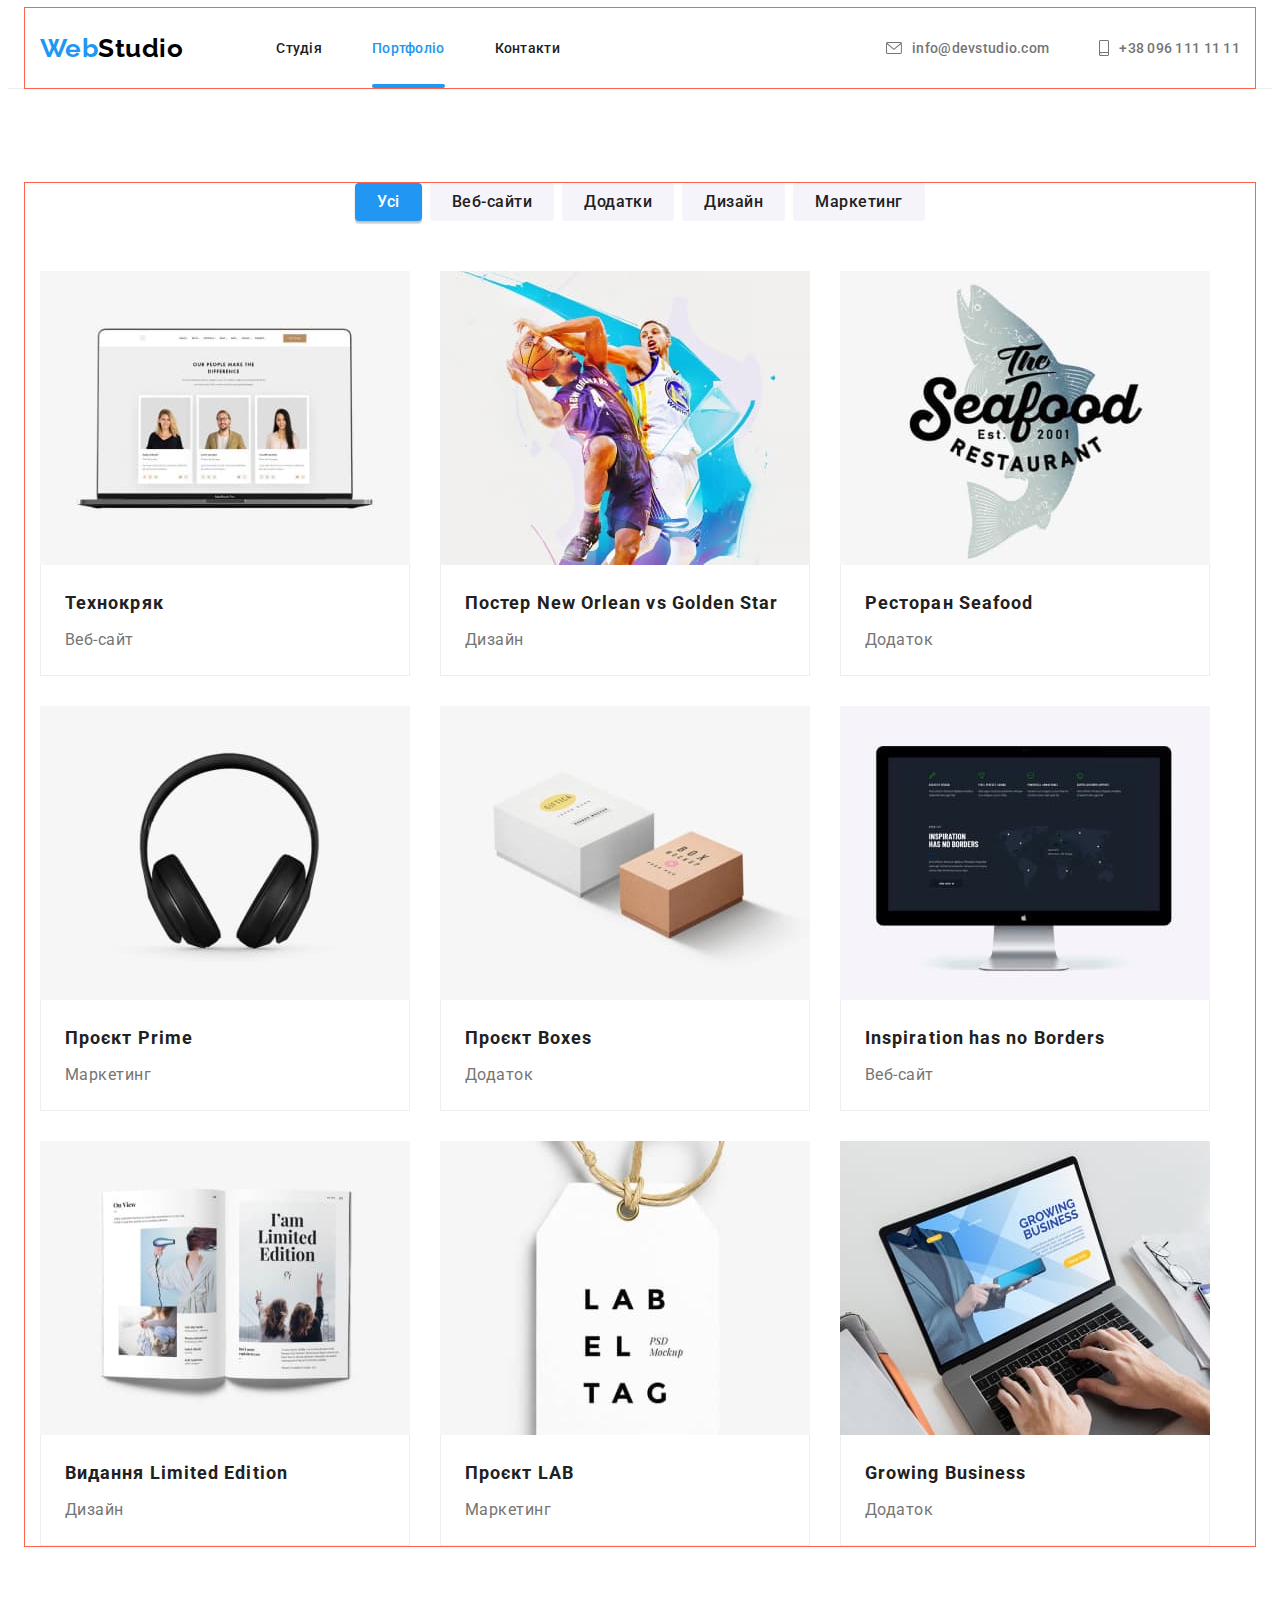
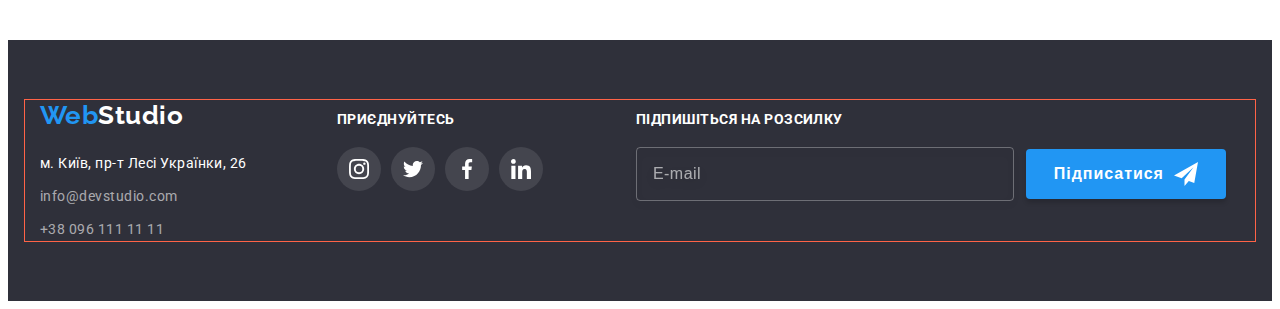
==== portfolio.html @ 88cc32a0 "перенесення файлів" ====
<!DOCTYPE html>
<html lang="uk">

<head>
  <meta charset="UTF-8" />
  <meta http-equiv="X-UA-Compatible" content="IE=edge" />
  <meta name="viewport" content="width=device-width, initial-scale=1.0" />
  <title>Portfolio</title>

  <!-- Fonts -->
  <link rel="preconnect" href="https://fonts.googleapis.com">
  <link rel="preconnect" href="https://fonts.gstatic.com" crossorigin>
  <link href="https://fonts.googleapis.com/css2?family=Raleway:wght@700&family=Roboto:wght@400;500;700;900&display=swap"
    rel="stylesheet">

  <!-- Modern-normalize -->
  <link rel="stylesheet" href="https://cdnjs.cloudflare.com/ajax/libs/modern-normalize/1.1.0/modern-normalize.min.css"
    integrity="sha512-wpPYUAdjBVSE4KJnH1VR1HeZfpl1ub8YT/NKx4PuQ5NmX2tKuGu6U/JRp5y+Y8XG2tV+wKQpNHVUX03MfMFn9Q=="
    crossorigin="anonymous" referrerpolicy="no-referrer" />

  <!-- Custom styles -->
  <link rel="stylesheet" href="./css/styles.css">
</head>

<body>
  <header class="header-main">
    <div class="header-container container">
      <a href="./index.html" class="logo link header-logo"><span class="logo-web">Web</span>Studio</a>

      <nav>
        <ul class="navigate list">
          <li>
            <a href="./index.html" class="nav-list link">Студія</a>
          </li>
          <li>
            <a href="./portfolio.html" class="nav-list curent link">Портфоліо</a>
          </li>
          <li>
            <a href="./" class="nav-list link">Контакти</a>
          </li>
        </ul>
      </nav>

      <ul class="contact-list list">
        <li>
          <a href="mailto:info@devstudio.com" class="header-list-contact link">
            <svg class="header-icon" width="16" height="12">
              <use href="./images/icons.svg#icon-envelope"></use>
            </svg>
            info@devstudio.com</a>
        </li>
        <li>
          <a href="tel:+380961111111" class="header-list-contact link">
            <svg class="header-icon" width="10" height="16">
              <use href="./images/icons.svg#icon-smartphone"></use>
            </svg>
            +38 096 111 11 11</a>
        </li>
      </ul>
    </div>
  </header>

  <main>

    <!-- Section works -->
    <!-- filters -->
    <h1 class="visually-hidden">Портфоліо</h1>
    <section class="section">
      <div class="container">
        <ul class="portfolio-filters list">
          <li><button type="button" class="portfolio-btn active">Усі</button></li>
          <li><button type="button" class="portfolio-btn">Веб-сайти</button></li>
          <li><button type="button" class="portfolio-btn">Додатки</button></li>
          <li><button type="button" class="portfolio-btn">Дизайн</button></li>
          <li><button type="button" class="portfolio-btn">Маркетинг</button></li>
        </ul>

        <!-- works -->
        <ul class="work-list list">
          <li class="work-item">
            <div class="work-thumb">
              <img src="./images/portfolio/img-tehnocryack.jpg" alt="Ноутбук з фото людей" width="370" height="294">

              <div class="overlay">
                <p class="overlay-text">
                  Ресурс пропонує комплексні пропозиції з різним рівнем функціоналу та сервісів. Все це дозволить
                  відвідувачу отримати
                  вичерпні відомості про компанію чи приватну особу.
                </p>
              </div>
            </div>

            <div class="work-caption">
              <h2 class="work-title">Технокряк</h2>
              <p class="work-text">Веб-сайт</p>
            </div>
          </li>
          <li class="work-item">
            <div class="work-thumb">
              <img src="./images/portfolio/img-poster-no-gs.jpg" alt="Баскетболісти з м'ячем" width="370" height="294">

              <div class="overlay">
                <p class="overlay-text">
                  Ресурс пропонує комплексні пропозиції з різним рівнем функціоналу та сервісів. Все це дозволить
                  відвідувачу отримати
                  вичерпні відомості про компанію чи приватну особу.
                </p>
              </div>
            </div>

            <div class="work-caption">
              <h2 class="work-title">Постер New Orlean vs Golden Star</h2>
              <p class="work-text">Дизайн</p>
            </div>
          </li>
          <li class="work-item">
            <div class="work-thumb">
              <img src="./images/portfolio/img-restoran-seafood.jpg" alt="Риба" width="370" height="294">

              <div class="overlay">
                <p class="overlay-text">
                  Ресурс пропонує комплексні пропозиції з різним рівнем функціоналу та сервісів. Все це дозволить
                  відвідувачу отримати
                  вичерпні відомості про компанію чи приватну особу.
                </p>
              </div>
            </div>

            <div class="work-caption">
              <h2 class="work-title">Ресторан Seafood</h2>
              <p class="work-text">Додаток</p>
            </div>
          </li>
          <li class="work-item">
            <div class="work-thumb">
              <img src="./images/portfolio/img-project-prime.jpg" alt="Чорні навушники" width="370" height="294">

              <div class="overlay">
                <p class="overlay-text">
                  Ресурс пропонує комплексні пропозиції з різним рівнем функціоналу та сервісів. Все це дозволить
                  відвідувачу отримати
                  вичерпні відомості про компанію чи приватну особу.
                </p>
              </div>
            </div>
            <div class="work-caption">
              <h2 class="work-title">Проєкт Prime</h2>
              <p class="work-text">Маркетинг</p>
            </div>
          </li>
          <li class="work-item">
            <div class="work-thumb">
              <img src="./images/portfolio/img-project-boxes.jpg" alt="Дві паперові коробки" width="370" height="294">

              <div class="overlay">
                <p class="overlay-text">
                  Ресурс пропонує комплексні пропозиції з різним рівнем функціоналу та сервісів. Все це дозволить
                  відвідувачу отримати
                  вичерпні відомості про компанію чи приватну особу.
                </p>
              </div>
            </div>
            <div class="work-caption">
              <h2 class="work-title">Проєкт Boxes</h2>
              <p class="work-text">Додаток</p>
            </div>
          </li>
          <li class="work-item">
            <div class="work-thumb">
              <img src="./images/portfolio/img-inspiration-has-no-borders.jpg" alt="Монітор з картою світу" width="370"
                height="294">

              <div class="overlay">
                <p class="overlay-text">
                  Ресурс пропонує комплексні пропозиції з різним рівнем функціоналу та сервісів. Все це дозволить
                  відвідувачу отримати
                  вичерпні відомості про компанію чи приватну особу.
                </p>
              </div>
            </div>
            <div class="work-caption">
              <h2 class="work-title">Inspiration has no Borders</h2>
              <p class="work-text">Веб-сайт</p>
            </div>
          </li>
          <li class="work-item">
            <div class="work-thumb">
              <img src="./images/portfolio/img-magazine-limited-edition.jpg" alt="Розгорнута книжка" width="370"
                height="294">

              <div class="overlay">
                <p class="overlay-text">
                  Ресурс пропонує комплексні пропозиції з різним рівнем функціоналу та сервісів. Все це дозволить
                  відвідувачу отримати
                  вичерпні відомості про компанію чи приватну особу.
                </p>
              </div>
            </div>
            <div class="work-caption">
              <h2 class="work-title">Видання Limited Edition</h2>
              <p class="work-text">Дизайн</p>
            </div>
          </li>
          <li class="work-item">
            <div class="work-thumb">
              <img src="./images/portfolio/img-project-lab.jpg" alt="Бирка на мотузочку" width="370" height="294">

              <div class="overlay">
                <p class="overlay-text">
                  Ресурс пропонує комплексні пропозиції з різним рівнем функціоналу та сервісів. Все це дозволить
                  відвідувачу отримати
                  вичерпні відомості про компанію чи приватну особу.
                </p>
              </div>
            </div>
            <div class="work-caption">
              <h2 class="work-title">Проєкт LAB</h2>
              <p class="work-text">Маркетинг</p>
            </div>
          </li>
          <li class="work-item">
            <div class="work-thumb">
              <img src="./images/portfolio/img-growing-business.jpg" alt="Ноутбук з сторінкою сайту" width="370"
                height="294">

              <div class="overlay">
                <p class="overlay-text">
                  Ресурс пропонує комплексні пропозиції з різним рівнем функціоналу та сервісів. Все це дозволить
                  відвідувачу отримати
                  вичерпні відомості про компанію чи приватну особу.
                </p>
              </div>
            </div>
            <div class="work-caption">
              <h2 class="work-title">Growing Business</h2>
              <p class="work-text">Додаток</p>
            </div>
          </li>
        </ul>
      </div>
    </section>
  </main>

  <footer class="footer">
    <div class="container footer-container">
      <div class="footer-owner">
        <h2 class="visually-hidden">Власник сайту</h2>
        <a href="./" class="logo link"><span class="logo-web">Web</span>Studio</a>

        <address class="footer-address">
          <ul class="list">
            <li><a href="https://goo.gl/maps/XZNEGJrdnuefopXt8" target="_blank" rel="noopener noreferrer nofollow"
                class="address-text link">
                м. Київ, пр-т Лесі Українки, 26</a></li>
            <li><a href="mailto:info@devstudio.com" class="link address-list">info@devstudio.com</a></li>
            <li><a href="tel:+380961111111" class="link address-list tel">+38 096 111 11 11</a></li>
          </ul>
        </address>
      </div>
      <div class="join">
        <h3 class="join-title">приєднуйтесь</h3>
        <ul class="socials list">
          <li class="socials-item">
            <a class="socials-link link" href="https://www.instagram.com/" target="_blank"
              rel="noopener noreferrer nofollow" aria-label="Instagram icon">
              <svg class="socials-icon" width="20" height="20">
                <use href="./images/icons.svg#icon-instagram"></use>
              </svg>
            </a>
          </li>
          <li class="socials-item">
            <a class="socials-link link" href="https://twitter.com/" target="_blank" rel="noopener noreferrer nofollow"
              aria-label="Twitter icon">
              <svg class="socials-icon" width="20" height="20">
                <use href="./images/icons.svg#icon-twitter"></use>
              </svg>
            </a>
          </li>
          <li class="socials-item">
            <a class="socials-link link" href="https://uk-ua.facebook.com" target="_blank"
              rel="noopener noreferrer nofollow" aria-label="Facebook icon">
              <svg class="socials-icon" width="20" height="20">
                <use href="./images/icons.svg#icon-facebook"></use>
              </svg>
            </a>
          </li>
          <li class="socials-item">
            <a class="socials-link link" href="https://ua.linkedin.com/" target="_blank"
              rel="noopener noreferrer nofollow" aria-label="Linkedin icon">
              <svg class="socials-icon" width="20" height="20">
                <use href="./images/icons.svg#icon-linkedin"></use>
              </svg>
            </a>
          </li>
        </ul>
      </div>
      <div class="subscribe">
        <h3 class="subscribe-title">підпишіться на розсилку</h3>
        <div class="subscribe-container">
          <form class="subscribe-form" name="subscribe_form">
            <label class="subscribe-form-field">
              <input class="subscribe-field" type="email" name="user_email" placeholder="E-mail">
            </label>
          </form>
          <button class="subscribe-btn" type="submit">Підписатися</button>
        </div>
      </div>
    </div>
  </footer>
</body>

</html>
---- css/styles.css ----
/* основний колір тексту #212121 */
/* колір тексту параграфів #757575 */
/* колір наведення-акценту #2196F3 */
/* білий #FFFFFF */

:root {
	--primary-text-color: #212121;
	--second-text-color: #757575;
	--accent-color: #2196f3;
	--primary-white-color: #ffffff;
	--hero-footer-bcg: #2f303a;
	--logo-primary-color: #000000;
	--section-team-bcg: #f5f4fa;
	--address-list-color: rgba(255, 255, 255, 0.6);
	--portfolio-box: #eeeeee;
	--btn-hero-accent-color: #188ce8;
	--socials-icon-primary-color: #afb1b8;
	--border-modal-color: rgba(33, 33, 33, 0.2);
	--animation-base: 250ms cubic-bezier(0.4, 0, 0.2, 1);
	--animation-overlay: transform 250ms cubic-bezier(0.4, 0, 0.2, 1);
	--animation-color: color 250ms cubic-bezier(0.4, 0, 0.2, 1);
	--animation-bcg: background-color 250ms cubic-bezier(0.4, 0, 0.2, 1);
	--animation-box-shadow: box-shadow 250ms cubic-bezier(0.4, 0, 0.2, 1);
}

body {
	background-color: var(--primary-white-color);
	font-family: "Roboto", Verdana, sans-serif;
	color: var(--primary-text-color);
	letter-spacing: 0.03em;
}

/* глобальне скидання стилів */
h1,
h2,
h3,
h4,
h5,
h6,
p,
ul {
	margin: 0;
}

/* прибираємо підкреслення посилання */
.link {
	text-decoration: none;
}

/* прибираємо маркери списку */
.list {
	list-style: none;
	margin: 0;
	padding: 0;
}

img {
	display: block;
}

.visually-hidden {
	position: absolute;
	white-space: nowrap;
	width: 1px;
	height: 1px;
	overflow: hidden;
	border: 0;
	padding: 0;
	clip: rect(0 0 0 0);
	clip-path: inset(50%);
	margin: -1px;
}

.container {
	width: 1200px;
	padding-left: 15px;
	padding-right: 15px;
	margin-left: auto;
	margin-right: auto;
	/* background: rgb(244, 244, 196); */
	outline: 1px solid tomato;
}

.section {
	padding-top: 94px;
	padding-bottom: 94px;
}

/* -----------------HEADER----------------- */

.header-main {
	border-bottom: 1px solid #ececec;
}

.header-container {
	display: flex;
	align-items: center;
}

.header-logo {
	margin-right: 93px;
}

.logo {
	font-family: "Raleway", Verdana, sans-serif;
	font-style: normal;
	font-weight: 700;
	font-size: 26px;
	line-height: calc(31 / 26);
	color: var(--logo-primary-color);
}

.logo-web {
	color: var(--accent-color);
}

.navigate {
	display: flex;
	align-items: center;
	gap: 50px;
}

.nav-list {
	font-weight: 500;
	font-size: 14px;
	line-height: calc(16 / 14);
	letter-spacing: 0.02em;
	color: var(--primary-text-color);

	position: relative;

	transition: var(--animation-color);
}

.nav-list.curent {
	color: var(--accent-color);
}

.curent::after {
	content: "";

	display: block;
	width: 100%;
	height: 4px;
	background-color: var(--accent-color);
	border-radius: 2px;

	position: absolute;
	bottom: 0;
}

.nav-list:hover,
.nav-list:focus {
	color: var(--accent-color);
}

.nav-list,
.header-list-contact {
	display: block;
	padding-top: 32px;
	padding-bottom: 32px;
}

.contact-list {
	display: flex;
	margin-left: auto;
	gap: 50px;
}

.header-list-contact {
	font-weight: 500;
	font-size: 14px;
	line-height: calc(16 / 14);
	letter-spacing: 0.02em;
	color: var(--second-text-color);

	transition: var(--animation-color);
}

.header-list-contact:hover,
.header-list-contact:focus {
	color: var(--accent-color);
}

.header-list-contact {
	display: flex;
	align-items: center;
	gap: 10px;
}

.header-icon {
	fill: currentColor;
}

/* -----------------HEADER----------------- */
/* -----------------HERO----------------- */

.hero {
	background: var(--hero-footer-bcg);

	padding-top: 200px;
	padding-bottom: 200px;

	background-image: linear-gradient(to right, rgba(47, 48, 58, 0.4), rgba(47, 48, 58, 0.4)),
		url(../images/hero-bcg-img.jpg);
	background-repeat: no-repeat;
	background-position: center;
	background-size: cover;
}

.hero-title {
	font-weight: 900;
	font-size: 44px;
	line-height: calc(60 / 44);
	letter-spacing: 0.06em;
	text-align: center;
	text-transform: uppercase;
	color: var(--primary-white-color);

	width: 696px;
	margin-left: auto;
	margin-right: auto;
	padding-bottom: 30px;
}

.hero-btn {
	font-family: inherit;
	font-weight: 700;
	font-size: 16px;
	line-height: calc(30 / 16);
	letter-spacing: 0.06em;
	cursor: pointer;
	color: var(--primary-white-color);
	background: var(--accent-color);
	box-shadow: 0px 4px 4px rgba(0, 0, 0, 0.15);
	border: none;
	border-radius: 4px;

	padding: 10px 32px;

	min-width: 216px;
	min-height: 50px;

	transition: var(--animation-bcg);
}

.hero-btn:hover,
.hero-btn:focus {
	background: var(--btn-hero-accent-color);
}

.btn-container {
	display: flex;
	justify-content: center;
}

/* -----------------HEADER----------------- */
/* -----------------Section features----------------- */

.features {
	display: flex;
	align-items: flex-start;
	/* justify-content: space-between; */
	gap: 30px;
}

.feature-item {
	width: 270px;
}

.feature-icon {
	display: flex;
	height: 120px;
	align-items: center;
	justify-content: center;
	margin-bottom: 30px;
	text-align: center;
	background-color: var(--section-team-bcg);
	border-radius: 4px;
}

.features-title {
	font-weight: 700;
	font-size: 14px;
	line-height: calc(16 / 14);
	text-transform: uppercase;
	padding-bottom: 10px;
}

.features-text {
	font-weight: 400;
	font-size: 14px;
	line-height: calc(24 / 14);
	color: var(--second-text-color);
}

/* -----------------Section features----------------- */
/* -----------------Section projects, teams----------------- */

.projects {
	padding-top: 0;
}

.section-title {
	font-weight: 700;
	font-size: 36px;
	line-height: calc(42 / 36);
	text-align: center;

	margin-bottom: 50px;
}

.projects-list {
	display: flex;
	align-items: center;
	/* justify-content: space-around; */
	gap: 30px;
}

.projects-item {
	position: relative;
}

.projects-text {
	position: absolute;
	bottom: 0;

	width: 370px;
	padding-top: 27px;
	padding-bottom: 27px;

	font-weight: 700;
	font-size: 14px;
	line-height: calc(16 / 14);
	text-align: center;
	text-transform: uppercase;
	color: var(--primary-white-color);
	background: rgba(47, 48, 58, 0.8);
}

.teams {
	display: flex;
	align-items: center;
	/* justify-content: space-around; */
	gap: 30px;
}

.team-card {
	background: var(--primary-white-color);
	box-shadow: 0px 1px 3px rgba(0, 0, 0, 0.12), 0px 1px 1px rgba(0, 0, 0, 0.14), 0px 2px 1px rgba(0, 0, 0, 0.2);
	border-radius: 0px 0px 4px 4px;
}

.team-caption {
	padding-top: 30px;
	padding-bottom: 30px;
}

.team-name {
	font-weight: 500;
	font-size: 16px;
	line-height: calc(19 / 16);
	text-align: center;

	margin-bottom: 10px;
}

.team-position {
	font-size: 16px;
	line-height: calc(19 / 16);
	text-align: center;
	color: var(--second-text-color);
	padding-bottom: 16px;
}

.socials {
	display: flex;
	align-items: center;
	justify-content: center;
	gap: 10px;
}

.socials-link {
	display: flex;
	align-items: center;
	justify-content: center;
	width: 44px;
	height: 44px;
	border-radius: 50%;
	background-color: var(--primary-white-color);
	color: var(--socials-icon-primary-color);
	/* outline: 2px solid red;
	outline-offset: -2px; */

	transition: var(--animation-bcg);
}

.socials-icon {
	fill: currentColor;

	transition: var(--animation-color);
}

.socials-link:hover,
.socials-link:focus {
	color: var(--primary-white-color);
	background-color: var(--accent-color);
}

.section-team {
	background: var(--section-team-bcg);
}

/* -----------------Section projects, teams----------------- */
/* -----------------Section clients----------------- */

.clients {
	display: flex;
	align-items: center;
	justify-content: center;
	gap: 30px;
}

.clients-link {
	display: flex;
	align-items: center;
	justify-content: center;
	width: 170px;
	height: 92px;
	border: 1px solid var(--socials-icon-primary-color);
	border-radius: 4px;
	background-color: var(--primary-white-color);
	color: var(--socials-icon-primary-color);

	transition: var(--animation-bcg);
}

.clients-icon {
	fill: currentColor;

	transition: var(--animation-color);
}

.clients-item {
	border: 1px solid --socials-icon-primary-color;
	border-radius: 4px;
	background-color: var(--primary-white-color);
	color: var(--socials-icon-primary-color);
}

.clients-link:hover,
.clients-link:focus {
	color: var(--accent-color);
	border-color: var(--accent-color);
}

/* -----------------Section clients----------------- */
/* -----------------Section footer----------------- */

.footer {
	padding-top: 60px;
	padding-bottom: 60px;

	background: var(--hero-footer-bcg);
}

.footer-container {
	display: flex;
	align-items: baseline;
}

.footer-owner {
	margin-right: 90px;
}

.footer .logo {
	color: var(--primary-white-color);
	/* margin-bottom: 20px; */
}

.footer-address {
	margin-top: 20px;
}

.address-text {
	font-family: inherit;
	font-size: 14px;
	line-height: calc(24 / 14);
	font-style: normal;
	color: var(--primary-white-color);

	display: inline-block;
	margin-bottom: 9px;

	transition: var(--animation-color);
}

.address-text:hover,
.address-text:focus {
	color: var(--accent-color);
}

.address-list {
	font-family: inherit;
	font-size: 14px;
	line-height: calc(24 / 14);
	font-style: normal;
	color: var(--address-list-color);

	display: inline-block;
	margin-bottom: 9px;

	transition: var(--animation-color);
}

.address-list:hover,
.address-list:focus {
	color: var(--accent-color);
}

.tel {
	margin-bottom: 0px;
}

.join {
	margin-right: 93px;
}

.join-title,
.subscribe-title {
	font-weight: 700;
	font-size: 14px;
	line-height: calc(16 / 14);
	text-transform: uppercase;

	padding-bottom: 20px;

	color: var(--primary-white-color);
}

.join .socials-link {
	background-color: rgba(255, 255, 255, 0.1);
	color: var(--primary-white-color);
	/* outline: 2px solid red;
	outline-offset: -2px; */

	transition: var(--animation-bcg);
}

.join .socials-icon {
	fill: currentColor;

	transition: var(--animation-color);
}

.socials-link:hover,
.socials-link:focus {
	color: var(--primary-white-color);
	background-color: var(--accent-color);
}

.subscribe-container {
	display: flex;
	gap: 12px;
	align-items: center;
	justify-content: center;
}

/* .subscribe-form-field {
	flex-basis: 358px;
} */

.subscribe-field {
	width: 358px;
	height: 50px;

	padding-left: 16px;

	outline: unset;
	background-color: transparent;
	border: 1px solid rgba(255, 255, 255, 0.3);
	filter: drop-shadow(0px 4px 4px rgba(0, 0, 0, 0.15));
	border-radius: 4px;

	color: var(--primary-white-color);

	transition: border-color var(--animation-base);
}

.subscribe-field:hover,
.subscribe-field:focus {
	border-color: var(--btn-hero-accent-color);
	color: var(--accent-color);
}

.subscribe-field::placeholder {
	font-family: inherit;
	font-size: 16px;
	line-height: calc(20 / 16);
	letter-spacing: 0.03em;

	color: rgba(255, 255, 255, 0.6);
}

.subscribe-btn {
	display: flex;
	align-items: center;
	justify-content: center;
	letter-spacing: 0.06em;

	background: var(--accent-color);
	box-shadow: 0px 4px 4px rgba(0, 0, 0, 0.15);
	border-radius: 4px;
	border: none;

	font-weight: 700;
	font-size: 16px;
	line-height: calc(30 / 16);

	min-width: 200px;
	min-height: 50px;
	/* padding: 10px 28px; */

	color: var(--primary-white-color);
	cursor: pointer;

	transition: var(--animation-bcg);
}

.subscribe-btn::after {
	content: "";
	display: inline-block;
	background-image: url(../images/icon-send.svg);
	width: 24px;
	height: 24px;
	margin-left: 10px;
	background-size: contain;
	fill: currentColor;
	/* outline: 1px solid red; */
}

.subscribe-btn:hover,
.subscribe-btn:focus {
	background: var(--btn-hero-accent-color);
}

/* -----------------Section footer----------------- */

/* -----------------Portfolio page----------------- */

.portfolio-filters {
	display: flex;
	align-items: center;
	justify-content: center;
	gap: 8px;

	margin-bottom: 50px;
}

.portfolio-btn {
	font-family: inherit;
	font-weight: 500;
	font-size: 16px;
	line-height: calc(26 / 16);
	text-align: center;
	color: var(--primary-text-color);
	background: var(--section-team-bcg);
	border-radius: 4px;
	border: none;
	cursor: pointer;
	text-align: center;
	letter-spacing: 0.03em;

	padding: 6px 22px;

	transition: var(--animation-color), var(--animation-bcg);
}

.portfolio-btn.active {
	color: var(--primary-white-color);
	background: var(--accent-color);
	box-shadow: 0px 3px 1px rgba(0, 0, 0, 0.1), 0px 1px 2px rgba(0, 0, 0, 0.08), 0px 2px 2px rgba(0, 0, 0, 0.12);
}

.portfolio-btn:hover,
.portfolio-btn:focus {
	color: var(--primary-white-color);
	background: var(--accent-color);
}

.work-list {
	display: flex;
	flex-wrap: wrap;
	/* gap: 30px; */
}

.work-item {
	background: var(--primary-white-color);

	width: 370px;
	margin-right: 30px;
	margin-bottom: 30px;

	transition: var(--animation-box-shadow);
}

.work-item:nth-child(3n) {
	margin-right: 0;
}

.work-item:nth-last-child(-n + 3) {
	margin-bottom: 0;
}

.work-item:hover,
.work-item:focus {
	box-shadow: 0px 1px 1px rgba(0, 0, 0, 0.12), 0px 4px 4px rgba(0, 0, 0, 0.06), 1px 4px 6px rgba(0, 0, 0, 0.16);
}

.work-thumb {
	position: relative;
	overflow: hidden;
}

.overlay {
	position: absolute;
	top: 0;
	left: 0;

	transform: translateY(100%);

	width: 100%;
	height: 100%;
	padding-left: 24px;
	padding-right: 24px;
	display: flex;
	align-items: center;

	font-size: 18px;
	line-height: calc(28 / 18);
	color: var(--primary-white-color);
	background-color: rgba(33, 150, 243, 0.9);
	backdrop-filter: blur(3px);

	transition: var(--animation-overlay);
}

.work-item:hover .overlay,
.work-item:focus .overlay {
	transform: translateY(0%);
}

.work-caption {
	border-right: 1px solid var(--portfolio-box);
	border-bottom: 1px solid var(--portfolio-box);
	border-left: 1px solid var(--portfolio-box);

	padding-top: 20px;
	padding-right: 24px;
	padding-bottom: 20px;
	padding-left: 24px;
}

.work-title {
	font-weight: 700;
	font-size: 18px;
	line-height: calc(36 / 18);
	letter-spacing: 0.06em;

	margin-bottom: 4px;

	width: 322px;
}

.work-text {
	font-size: 16px;
	line-height: calc(30 / 16);
	color: var(--second-text-color);

	width: 322px;
}

/* -----------------Portfolio page----------------- */

/* -----------------Modal window----------------- */

.backdrop {
	position: fixed;
	top: 0;
	left: 0;
	/* z-index: ; */

	width: 100%;
	height: 100%;

	background: rgba(0, 0, 0, 0.2);
	border: 1px solid #000000;
	backdrop-filter: blur(1px);

	transition: opacity 150ms linear, visibility 150ms linear;
}

.backdrop.is-hidden {
	opacity: 0;
	visibility: hidden;
	pointer-events: none;
}

.modal {
	position: absolute;
	top: 50%;
	left: 50%;

	transform: translateX(-50%) translateY(-50%);

	width: 528px;
	min-height: 581px;
	padding: 40px;

	background: var(--primary-white-color);
	box-shadow: 0px 1px 3px rgba(0, 0, 0, 0.12), 0px 1px 1px rgba(0, 0, 0, 0.14), 0px 2px 1px rgba(0, 0, 0, 0.2);
	border-radius: 4px;

	transition: transform 250ms linear, opacity 250ms linear;
}

.backdrop.is-hidden .modal {
	opacity: 0;
	transform: translateX(-50%) translateY(-70%);
}

.modal-btn {
	position: absolute;
	top: 8px;
	right: 8px;

	padding: 0;

	width: 30px;
	height: 30px;

	display: inline-flex;
	align-items: center;
	justify-content: center;

	background-color: transparent;
	border-radius: 50%;
	border: 1px solid rgba(0, 0, 0, 0.1);
	cursor: pointer;
}

.modal-btm-close {
	fill: #000000;
}

.modal-btn:focus .modal-btm-close,
.modal-btn:hover .modal-btm-close {
	fill: var(--accent-color);
}

.modal-label {
	display: block;
	margin-bottom: 12px;

	font-weight: 700;
	font-size: 20px;
	line-height: calc(23 / 20);
	text-align: center;
}

.modal-form-group {
	margin-bottom: 20px;
}

.modal-form-label {
	display: block;
	margin-bottom: 4px;

	font-size: 12px;
	line-height: calc(14 / 12);
	letter-spacing: 0.01em;

	color: var(--second-text-color);
}

.modal-form-wrapper {
	position: relative;
	margin-bottom: 10px;
}

.modal-form-field {
	width: 100%;
	height: 40px;
	padding-left: 42px;
	padding-right: 42px;

	border: 1px solid var(--border-modal-color);
	border-radius: 4px;

	outline: 1px solid transparent;
	outline-offset: -1px;
	transition: outline var(--animation-base);
}

.modal-form-field:hover,
.modal-form-field:focus {
	outline-color: var(--accent-color);
	color: var(--accent-color);
}

.modal-form-icon {
	position: absolute;
	top: 25%;
	left: 20px;

	transform: translateX(-20%);

	transition: fill var(--animation-base);
}

.modal-form-field:focus + .modal-form-icon {
	fill: var(--accent-color);
}

.modal-form-message {
	display: block;
	width: 100%;
	height: 120px;
	padding: 12px 16px;

	resize: none;

	border: 1px solid var(--border-modal-color);
	border-radius: 4px;

	outline: 1px solid transparent;
	outline-offset: -1px;
	transition: outline var(--animation-base);
}

.modal-form-message:hover,
.modal-form-message:focus {
	outline-color: var(--accent-color);
	color: var(--accent-color);
}

.modal-form-message::placeholder {
	font-family: inherit;
	font-size: 12px;
	line-height: calc(14 / 12);
	letter-spacing: 0.01em;

	color: rgba(117, 117, 117, 0.5);
}

.modal-form-btn {
	background: var(--accent-color);
	box-shadow: 0px 4px 4px rgba(0, 0, 0, 0.15);
	border-radius: 4px;
	border: none;

	font-weight: 700;
	font-size: 16px;
	line-height: calc(30 / 16);
	letter-spacing: 0.06em;

	min-width: 200px;
	min-height: 50px;

	color: var(--primary-white-color);
	cursor: pointer;

	transition: var(--animation-bcg);
}

.modal-form-btn:hover,
.modal-form-btn:focus {
	background: var(--btn-hero-accent-color);
}

.modal-form-agreement {
	display: flex;
	align-items: center;
	justify-content: center;
	gap: 8px;

	margin-bottom: 30px;
}

.modal-form-checkbox {
	appearance: none;
	width: 16px;
	height: 15px;

	outline: 2px solid transparent;
	outline-offset: -2px;
	border: 2px solid var(--primary-text-color);
	border-radius: 2px;

	background-position: center;
	background-repeat: no-repeat;
	background-size: 0;
	background-image: url("data:image/svg+xml,%3Csvg width='13' height='10' viewBox='0 0 13 10' fill='none' xmlns='http://www.w3.org/2000/svg'%3E%3Cpath d='M1.95703 4.75166L1.88825 4.68604L1.81923 4.75141L0.93123 5.59258L0.854858 5.66492L0.930974 5.73753L4.42671 9.07236L4.49574 9.1382L4.56476 9.07236L12.069 1.91352L12.1449 1.84116L12.069 1.76881L11.1873 0.927644L11.1183 0.861826L11.0493 0.927611L4.49577 7.17353L1.95703 4.75166Z' fill='white' stroke='white' stroke-width='0.2'/%3E%3C/svg%3E");

	transition: background-size var(--animation-base), background-color var(--animation-base),
		outline-color var(--animation-base);
}

.modal-form-checkbox:checked {
	outline-color: var(--accent-color);
	background-color: var(--accent-color);
	background-size: 11px 8px;
}

.modal-form-agreement-descr {
	font-size: 14px;
	line-height: calc(24 / 14);

	color: var(--second-text-color);

	user-select: none;
}

.modal-form-agreement-link {
	color: var(--accent-color);
	text-underline-offset: 3px;
	/* text-underline-position: under; */
}

.modal-form-btn {
	display: block;
	margin: 0 auto;
}

/* -----------------Modal window----------------- */
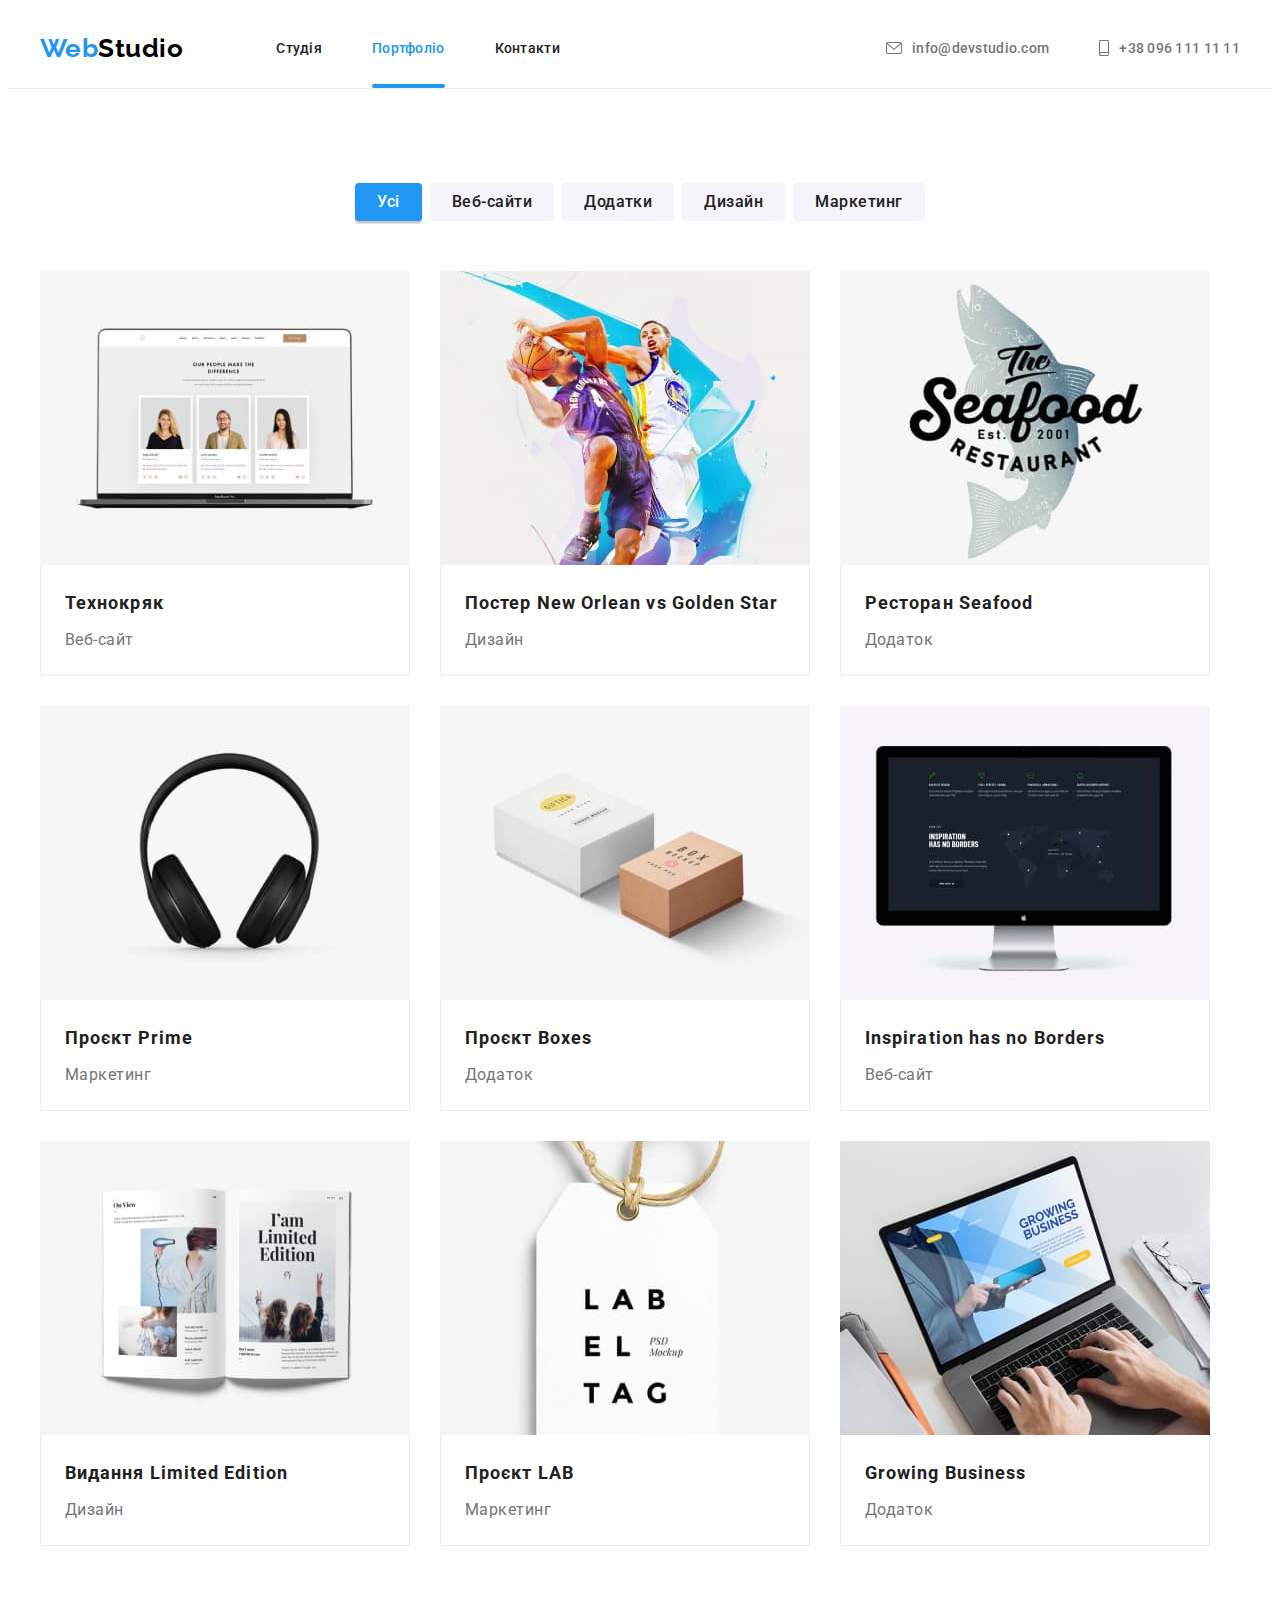
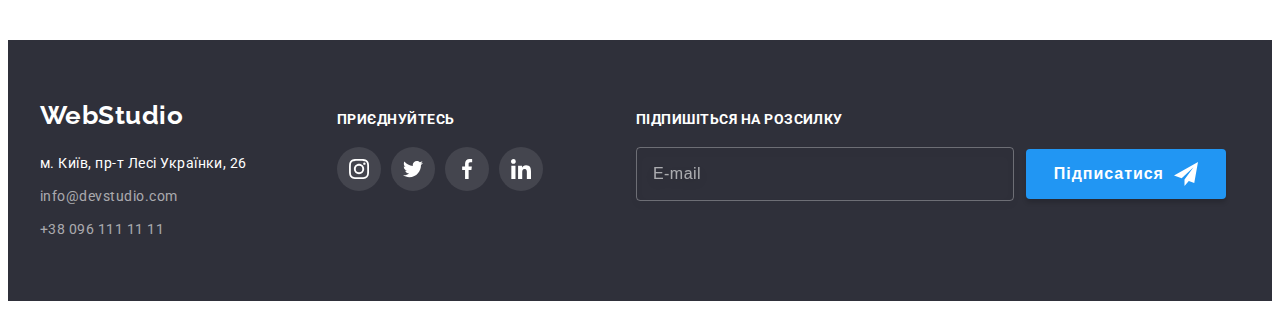
==== commit d39de055: "стилізація БЕМ в "header"" ====
--- a/portfolio.html
+++ b/portfolio.html
@@ -23,35 +23,37 @@
 </head>
 
 <body>
-  <header class="header-main">
-    <div class="header-container container">
-      <a href="./index.html" class="logo link header-logo"><span class="logo-web">Web</span>Studio</a>
-
+
+  <header class="header">
+    <div class="header__container container">
+  
+      <a href="./index.html" class="logo link logo__header"><span class="logo__header--accent">Web</span>Studio</a>
+  
       <nav>
-        <ul class="navigate list">
+        <ul class="nav list">
           <li>
-            <a href="./index.html" class="nav-list link">Студія</a>
+            <a href="./index.html" class="nav__list link">Студія</a>
           </li>
           <li>
-            <a href="./portfolio.html" class="nav-list curent link">Портфоліо</a>
+            <a href="./portfolio.html" class="nav__list nav__list--curent link">Портфоліо</a>
           </li>
           <li>
-            <a href="./" class="nav-list link">Контакти</a>
+            <a href="./" class="nav__list link">Контакти</a>
           </li>
         </ul>
       </nav>
-
-      <ul class="contact-list list">
+  
+      <ul class="contacts list">
         <li>
-          <a href="mailto:info@devstudio.com" class="header-list-contact link">
-            <svg class="header-icon" width="16" height="12">
+          <a href="mailto:info@devstudio.com" class="contacts__item--header link">
+            <svg class="contacts__icon" width="16" height="12">
               <use href="./images/icons.svg#icon-envelope"></use>
             </svg>
             info@devstudio.com</a>
         </li>
         <li>
-          <a href="tel:+380961111111" class="header-list-contact link">
-            <svg class="header-icon" width="10" height="16">
+          <a href="tel:+380961111111" class="contacts__item--header link">
+            <svg class="contacts__icon" width="10" height="16">
               <use href="./images/icons.svg#icon-smartphone"></use>
             </svg>
             +38 096 111 11 11</a>
--- a/css/styles.css
+++ b/css/styles.css
@@ -78,7 +78,7 @@
 	margin-left: auto;
 	margin-right: auto;
 	/* background: rgb(244, 244, 196); */
-	outline: 1px solid tomato;
+	/* outline: 1px solid tomato; */
 }
 
 .section {
@@ -88,18 +88,16 @@
 
 /* -----------------HEADER----------------- */
 
-.header-main {
+.header {
 	border-bottom: 1px solid #ececec;
 }
 
-.header-container {
-	display: flex;
-	align-items: center;
-}
-
-.header-logo {
-	margin-right: 93px;
-}
+.header__container {
+	display: flex;
+	align-items: center;
+}
+
+/* Logo */
 
 .logo {
 	font-family: "Raleway", Verdana, sans-serif;
@@ -110,17 +108,28 @@
 	color: var(--logo-primary-color);
 }
 
-.logo-web {
+.logo__header {
+	margin-right: 93px;
+}
+
+.logo__header--accent {
 	color: var(--accent-color);
 }
 
-.navigate {
+/* Navigation pages */
+
+.nav {
 	display: flex;
 	align-items: center;
 	gap: 50px;
 }
 
-.nav-list {
+.nav__list {
+	display: block;
+	
+	padding-top: 32px;
+	padding-bottom: 32px;
+
 	font-weight: 500;
 	font-size: 14px;
 	line-height: calc(16 / 14);
@@ -132,11 +141,11 @@
 	transition: var(--animation-color);
 }
 
-.nav-list.curent {
+.nav__list--curent {
 	color: var(--accent-color);
 }
 
-.curent::after {
+.nav__list--curent::after {
 	content: "";
 
 	display: block;
@@ -149,25 +158,27 @@
 	bottom: 0;
 }
 
-.nav-list:hover,
-.nav-list:focus {
+.nav__list:hover,
+.nav__list:focus {
 	color: var(--accent-color);
 }
 
-.nav-list,
-.header-list-contact {
-	display: block;
+/* Contacts in Header */
+
+.contacts {
+	display: flex;
+	margin-left: auto;
+	gap: 50px;
+}
+
+.contacts__item--header {
+	display: flex;
+	align-items: center;
+	gap: 10px;
+
 	padding-top: 32px;
 	padding-bottom: 32px;
-}
-
-.contact-list {
-	display: flex;
-	margin-left: auto;
-	gap: 50px;
-}
-
-.header-list-contact {
+
 	font-weight: 500;
 	font-size: 14px;
 	line-height: calc(16 / 14);
@@ -177,18 +188,12 @@
 	transition: var(--animation-color);
 }
 
-.header-list-contact:hover,
-.header-list-contact:focus {
+.contacts__item--header:hover,
+.contacts__item--header:focus {
 	color: var(--accent-color);
 }
 
-.header-list-contact {
-	display: flex;
-	align-items: center;
-	gap: 10px;
-}
-
-.header-icon {
+.contacts__icon {
 	fill: currentColor;
 }
 
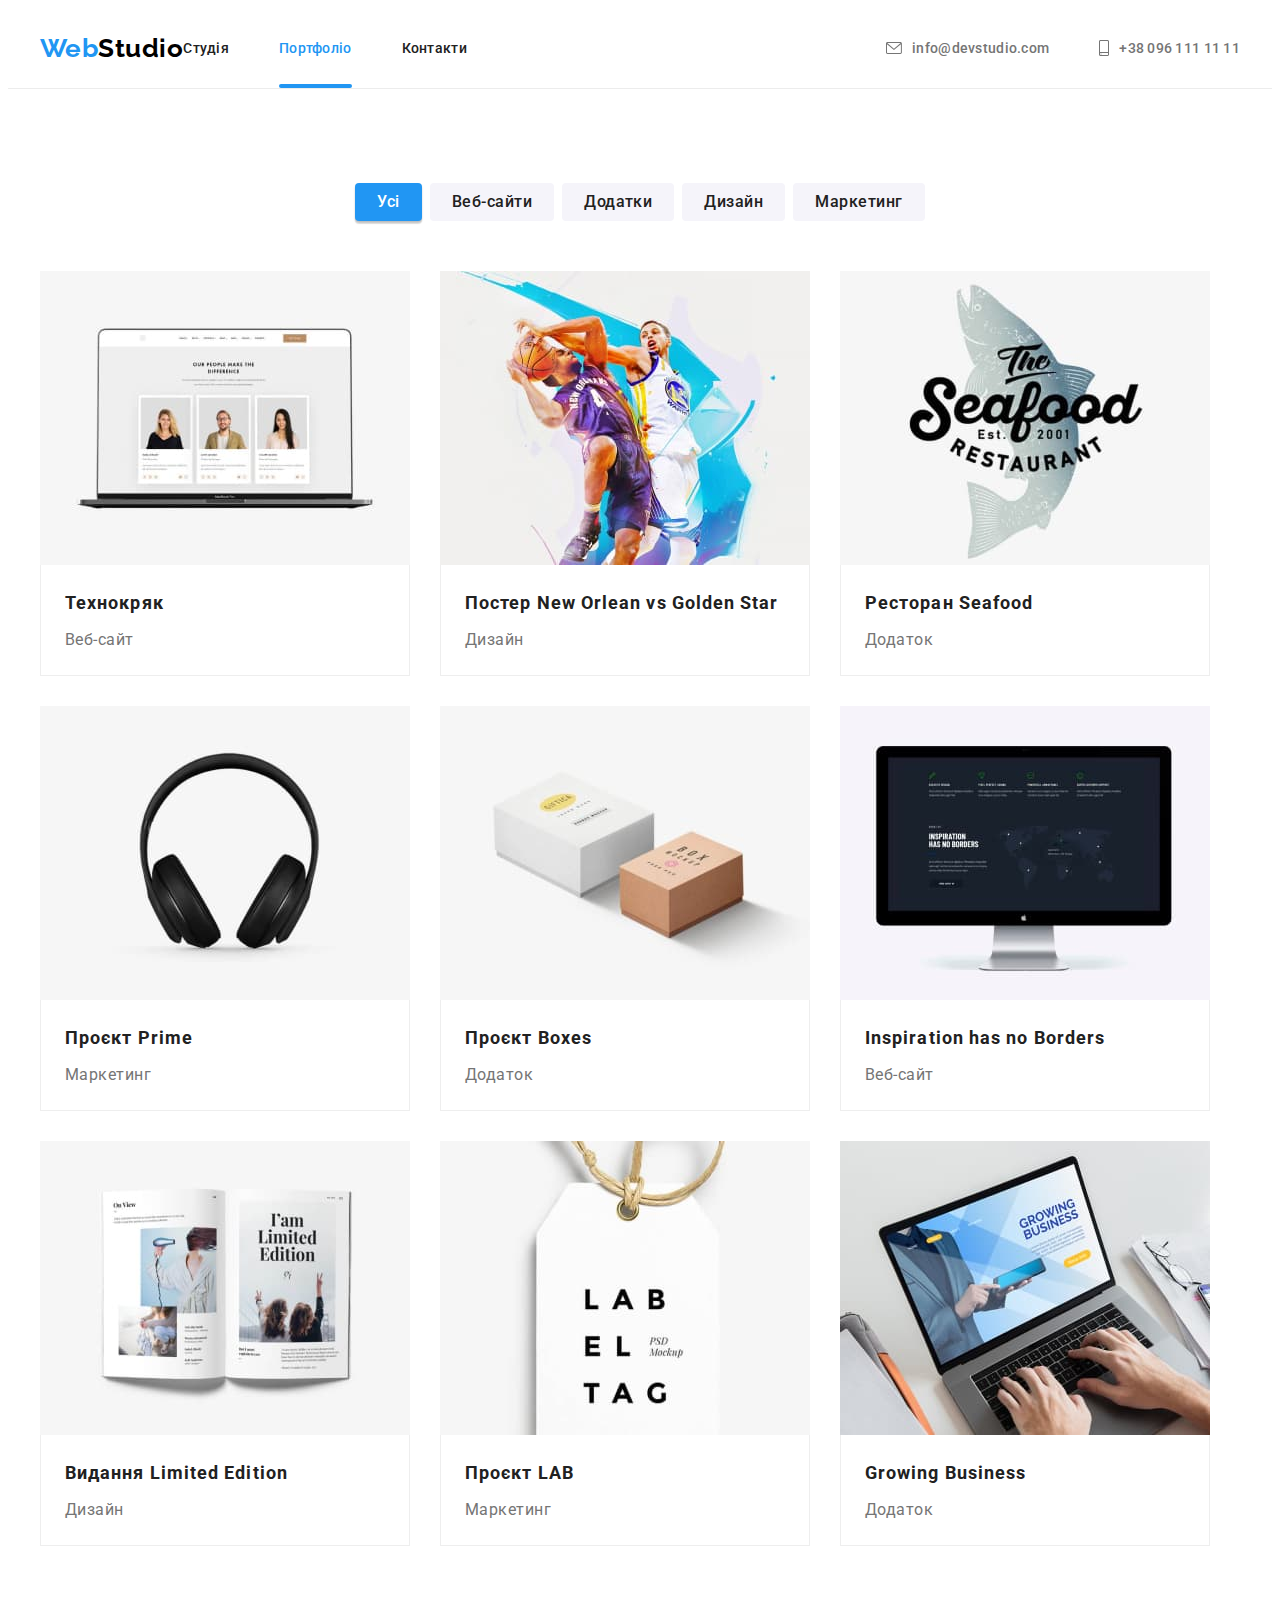
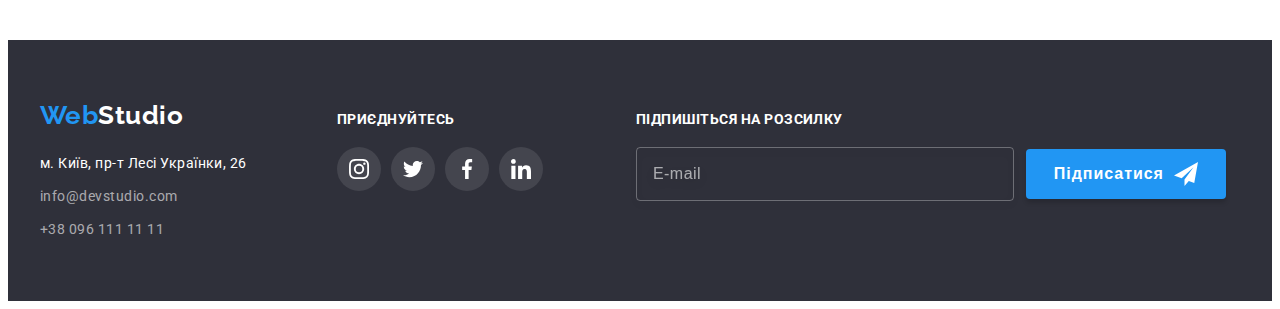
==== commit c3f6d558: "стилізація БЕМ в "footer"" ====
--- a/portfolio.html
+++ b/portfolio.html
@@ -27,7 +27,7 @@
   <header class="header">
     <div class="header__container container">
   
-      <a href="./index.html" class="logo link logo__header"><span class="logo__header--accent">Web</span>Studio</a>
+      <a href="./index.html" class="logo link logo__part"><span class="logo__part--accent">Web</span>Studio</a>
   
       <nav>
         <ul class="nav list">
@@ -244,67 +244,71 @@
   </main>
 
   <footer class="footer">
-    <div class="container footer-container">
-      <div class="footer-owner">
+    <div class="container footer__container">
+      <div class="footer__owner">
+  
         <h2 class="visually-hidden">Власник сайту</h2>
-        <a href="./" class="logo link"><span class="logo-web">Web</span>Studio</a>
-
-        <address class="footer-address">
+  
+        <a href="./" class="logo link logo__footer"><span class="logo__part--accent">Web</span>Studio</a>
+  
+        <address class="address">
           <ul class="list">
-            <li><a href="https://goo.gl/maps/XZNEGJrdnuefopXt8" target="_blank" rel="noopener noreferrer nofollow"
-                class="address-text link">
+            <li><a class="address__text link" href="https://goo.gl/maps/XZNEGJrdnuefopXt8" target="_blank"
+                rel="noopener noreferrer nofollow">
                 м. Київ, пр-т Лесі Українки, 26</a></li>
-            <li><a href="mailto:info@devstudio.com" class="link address-list">info@devstudio.com</a></li>
-            <li><a href="tel:+380961111111" class="link address-list tel">+38 096 111 11 11</a></li>
+            <li><a class="link address__list" href="mailto:info@devstudio.com">info@devstudio.com</a></li>
+            <li><a class="link address__list address__tel" href="tel:+380961111111">+38 096 111 11 11</a></li>
           </ul>
         </address>
       </div>
+  
       <div class="join">
-        <h3 class="join-title">приєднуйтесь</h3>
+        <h3 class="join__title">приєднуйтесь</h3>
         <ul class="socials list">
-          <li class="socials-item">
-            <a class="socials-link link" href="https://www.instagram.com/" target="_blank"
+          <li class="socials__item">
+            <a class="socials__link socials__link--color link" href="https://www.instagram.com/" target="_blank"
               rel="noopener noreferrer nofollow" aria-label="Instagram icon">
-              <svg class="socials-icon" width="20" height="20">
+              <svg class="socials__icon socials__icon--color" width="20" height="20">
                 <use href="./images/icons.svg#icon-instagram"></use>
               </svg>
             </a>
           </li>
-          <li class="socials-item">
-            <a class="socials-link link" href="https://twitter.com/" target="_blank" rel="noopener noreferrer nofollow"
-              aria-label="Twitter icon">
-              <svg class="socials-icon" width="20" height="20">
+          <li class="socials__item">
+            <a class="socials__link socials__link--color link" href="https://twitter.com/" target="_blank"
+              rel="noopener noreferrer nofollow" aria-label="Twitter icon">
+              <svg class="socials__icon socials__icon--color" width="20" height="20">
                 <use href="./images/icons.svg#icon-twitter"></use>
               </svg>
             </a>
           </li>
-          <li class="socials-item">
-            <a class="socials-link link" href="https://uk-ua.facebook.com" target="_blank"
+          <li class="socials__item">
+            <a class="socials__link socials__link--color link" href="https://uk-ua.facebook.com" target="_blank"
               rel="noopener noreferrer nofollow" aria-label="Facebook icon">
-              <svg class="socials-icon" width="20" height="20">
+              <svg class="socials__icon socials__icon--color" width="20" height="20">
                 <use href="./images/icons.svg#icon-facebook"></use>
               </svg>
             </a>
           </li>
-          <li class="socials-item">
-            <a class="socials-link link" href="https://ua.linkedin.com/" target="_blank"
+          <li class="socials__item">
+            <a class="socials__link socials__link--color link" href="https://ua.linkedin.com/" target="_blank"
               rel="noopener noreferrer nofollow" aria-label="Linkedin icon">
-              <svg class="socials-icon" width="20" height="20">
+              <svg class="socials__icon socials__icon--color" width="20" height="20">
                 <use href="./images/icons.svg#icon-linkedin"></use>
               </svg>
             </a>
           </li>
         </ul>
       </div>
+  
       <div class="subscribe">
-        <h3 class="subscribe-title">підпишіться на розсилку</h3>
-        <div class="subscribe-container">
-          <form class="subscribe-form" name="subscribe_form">
-            <label class="subscribe-form-field">
-              <input class="subscribe-field" type="email" name="user_email" placeholder="E-mail">
+        <h3 class="subscribe__title">підпишіться на розсилку</h3>
+        <div class="subscribe__container">
+          <form class="subscribe__form" name="subscribe_form">
+            <label class="subscribe__label">
+              <input class="subscribe__field" type="email" name="user_email" placeholder="E-mail">
             </label>
           </form>
-          <button class="subscribe-btn" type="submit">Підписатися</button>
+          <button class="subscribe__btn" type="submit">Підписатися</button>
         </div>
       </div>
     </div>
--- a/css/styles.css
+++ b/css/styles.css
@@ -14,7 +14,7 @@
 	--address-list-color: rgba(255, 255, 255, 0.6);
 	--portfolio-box: #eeeeee;
 	--btn-hero-accent-color: #188ce8;
-	--socials-icon-primary-color: #afb1b8;
+	--socials__icon-primary-color: #afb1b8;
 	--border-modal-color: rgba(33, 33, 33, 0.2);
 	--animation-base: 250ms cubic-bezier(0.4, 0, 0.2, 1);
 	--animation-overlay: transform 250ms cubic-bezier(0.4, 0, 0.2, 1);
@@ -112,7 +112,7 @@
 	margin-right: 93px;
 }
 
-.logo__header--accent {
+.logo__part--accent {
 	color: var(--accent-color);
 }
 
@@ -385,7 +385,7 @@
 	gap: 10px;
 }
 
-.socials-link {
+.socials__link {
 	display: flex;
 	align-items: center;
 	justify-content: center;
@@ -393,21 +393,21 @@
 	height: 44px;
 	border-radius: 50%;
 	background-color: var(--primary-white-color);
-	color: var(--socials-icon-primary-color);
+	color: var(--socials__icon-primary-color);
 	/* outline: 2px solid red;
 	outline-offset: -2px; */
 
 	transition: var(--animation-bcg);
 }
 
-.socials-icon {
+.socials__icon {
 	fill: currentColor;
 
 	transition: var(--animation-color);
 }
 
-.socials-link:hover,
-.socials-link:focus {
+.socials__link:hover,
+.socials__link:focus {
 	color: var(--primary-white-color);
 	background-color: var(--accent-color);
 }
@@ -432,10 +432,10 @@
 	justify-content: center;
 	width: 170px;
 	height: 92px;
-	border: 1px solid var(--socials-icon-primary-color);
+	border: 1px solid var(--socials__icon-primary-color);
 	border-radius: 4px;
 	background-color: var(--primary-white-color);
-	color: var(--socials-icon-primary-color);
+	color: var(--socials__icon-primary-color);
 
 	transition: var(--animation-bcg);
 }
@@ -447,10 +447,10 @@
 }
 
 .clients-item {
-	border: 1px solid --socials-icon-primary-color;
+	border: 1px solid --socials__icon-primary-color;
 	border-radius: 4px;
 	background-color: var(--primary-white-color);
-	color: var(--socials-icon-primary-color);
+	color: var(--socials__icon-primary-color);
 }
 
 .clients-link:hover,
@@ -469,70 +469,81 @@
 	background: var(--hero-footer-bcg);
 }
 
-.footer-container {
+.footer__container {
 	display: flex;
 	align-items: baseline;
 }
 
-.footer-owner {
+.footer__owner {
 	margin-right: 90px;
 }
 
-.footer .logo {
+/* Logo */
+
+.logo__footer {
 	color: var(--primary-white-color);
 	/* margin-bottom: 20px; */
 }
 
-.footer-address {
+.logo__part--accent {
+	color: var(--accent-color);
+}
+
+/* Address */
+
+.address {
 	margin-top: 20px;
 }
 
-.address-text {
+.address__text {
+	display: inline-block;
+	
+	margin-bottom: 9px;
+
 	font-family: inherit;
 	font-size: 14px;
 	line-height: calc(24 / 14);
 	font-style: normal;
 	color: var(--primary-white-color);
 
+	transition: var(--animation-color);
+}
+
+.address__text:hover,
+.address__text:focus {
+	color: var(--accent-color);
+}
+
+.address__list {
 	display: inline-block;
+
 	margin-bottom: 9px;
 
-	transition: var(--animation-color);
-}
-
-.address-text:hover,
-.address-text:focus {
-	color: var(--accent-color);
-}
-
-.address-list {
 	font-family: inherit;
 	font-size: 14px;
 	line-height: calc(24 / 14);
 	font-style: normal;
 	color: var(--address-list-color);
 
-	display: inline-block;
-	margin-bottom: 9px;
-
 	transition: var(--animation-color);
 }
 
-.address-list:hover,
-.address-list:focus {
-	color: var(--accent-color);
-}
-
-.tel {
+.address__list:hover,
+.address__list:focus {
+	color: var(--accent-color);
+}
+
+.address__tel {
 	margin-bottom: 0px;
 }
+
+/* Join */
 
 .join {
 	margin-right: 93px;
 }
 
-.join-title,
-.subscribe-title {
+.join__title {
 	font-weight: 700;
 	font-size: 14px;
 	line-height: calc(16 / 14);
@@ -543,7 +554,7 @@
 	color: var(--primary-white-color);
 }
 
-.join .socials-link {
+.socials__link--color {
 	background-color: rgba(255, 255, 255, 0.1);
 	color: var(--primary-white-color);
 	/* outline: 2px solid red;
@@ -552,30 +563,43 @@
 	transition: var(--animation-bcg);
 }
 
-.join .socials-icon {
+.socials__icon--color {
 	fill: currentColor;
 
 	transition: var(--animation-color);
 }
 
-.socials-link:hover,
-.socials-link:focus {
+.socials__link:hover,
+.socials__link:focus {
 	color: var(--primary-white-color);
 	background-color: var(--accent-color);
 }
 
-.subscribe-container {
+/* Subscribe */
+
+.subscribe__title {
+	font-weight: 700;
+	font-size: 14px;
+	line-height: calc(16 / 14);
+	text-transform: uppercase;
+
+	padding-bottom: 20px;
+
+	color: var(--primary-white-color);
+}
+
+.subscribe__container {
 	display: flex;
 	gap: 12px;
 	align-items: center;
 	justify-content: center;
 }
 
-/* .subscribe-form-field {
+/* .subscribe__label {
 	flex-basis: 358px;
 } */
 
-.subscribe-field {
+.subscribe__field {
 	width: 358px;
 	height: 50px;
 
@@ -592,13 +616,13 @@
 	transition: border-color var(--animation-base);
 }
 
-.subscribe-field:hover,
-.subscribe-field:focus {
+.subscribe__field:hover,
+.subscribe__field:focus {
 	border-color: var(--btn-hero-accent-color);
 	color: var(--accent-color);
 }
 
-.subscribe-field::placeholder {
+.subscribe__field::placeholder {
 	font-family: inherit;
 	font-size: 16px;
 	line-height: calc(20 / 16);
@@ -607,7 +631,7 @@
 	color: rgba(255, 255, 255, 0.6);
 }
 
-.subscribe-btn {
+.subscribe__btn {
 	display: flex;
 	align-items: center;
 	justify-content: center;
@@ -632,7 +656,7 @@
 	transition: var(--animation-bcg);
 }
 
-.subscribe-btn::after {
+.subscribe__btn::after {
 	content: "";
 	display: inline-block;
 	background-image: url(../images/icon-send.svg);
@@ -644,8 +668,8 @@
 	/* outline: 1px solid red; */
 }
 
-.subscribe-btn:hover,
-.subscribe-btn:focus {
+.subscribe__btn:hover,
+.subscribe__btn:focus {
 	background: var(--btn-hero-accent-color);
 }
 
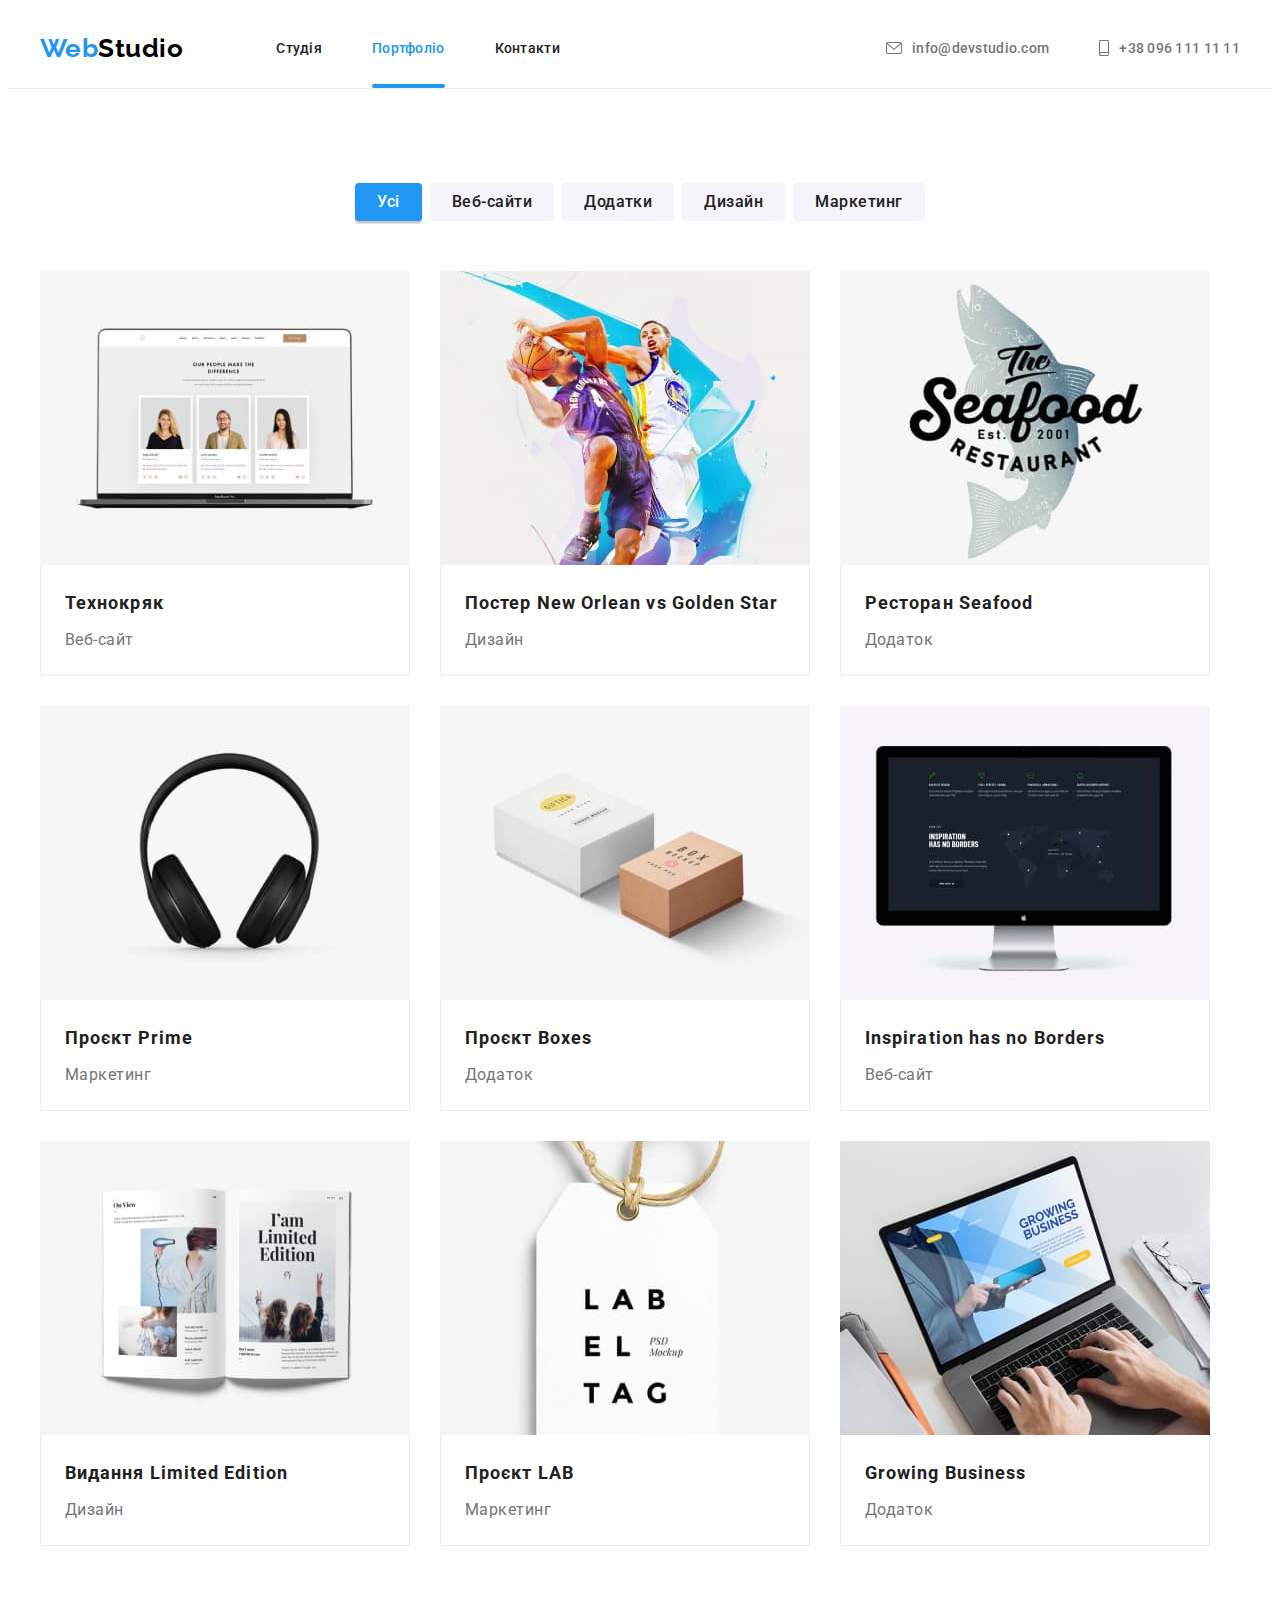
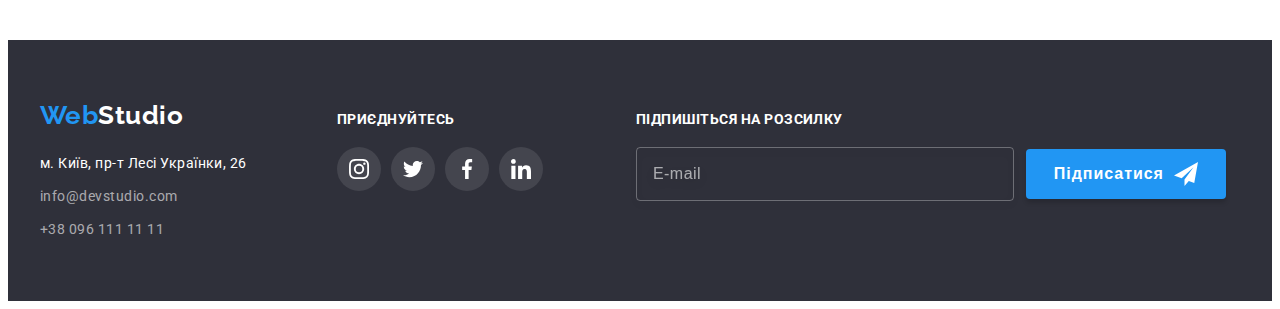
==== commit 3c608619: "стилізація БЕМ в "portfolio filters"" ====
--- a/portfolio.html
+++ b/portfolio.html
@@ -68,13 +68,13 @@
     <!-- filters -->
     <h1 class="visually-hidden">Портфоліо</h1>
     <section class="section">
-      <div class="container">
-        <ul class="portfolio-filters list">
-          <li><button type="button" class="portfolio-btn active">Усі</button></li>
-          <li><button type="button" class="portfolio-btn">Веб-сайти</button></li>
-          <li><button type="button" class="portfolio-btn">Додатки</button></li>
-          <li><button type="button" class="portfolio-btn">Дизайн</button></li>
-          <li><button type="button" class="portfolio-btn">Маркетинг</button></li>
+      <div class="container portfolio">
+        <ul class="portfolio__filters list">
+          <li><button type="button" class="portfolio__btn portfolio__btn--active">Усі</button></li>
+          <li><button type="button" class="portfolio__btn">Веб-сайти</button></li>
+          <li><button type="button" class="portfolio__btn">Додатки</button></li>
+          <li><button type="button" class="portfolio__btn">Дизайн</button></li>
+          <li><button type="button" class="portfolio__btn">Маркетинг</button></li>
         </ul>
 
         <!-- works -->
--- a/css/styles.css
+++ b/css/styles.css
@@ -108,7 +108,7 @@
 	color: var(--logo-primary-color);
 }
 
-.logo__header {
+.logo__part {
 	margin-right: 93px;
 }
 
@@ -213,7 +213,7 @@
 	background-size: cover;
 }
 
-.hero-title {
+.hero__title {
 	font-weight: 900;
 	font-size: 44px;
 	line-height: calc(60 / 44);
@@ -228,7 +228,7 @@
 	padding-bottom: 30px;
 }
 
-.hero-btn {
+.hero__btn {
 	font-family: inherit;
 	font-weight: 700;
 	font-size: 16px;
@@ -249,12 +249,12 @@
 	transition: var(--animation-bcg);
 }
 
-.hero-btn:hover,
-.hero-btn:focus {
+.hero__btn:hover,
+.hero__btn:focus {
 	background: var(--btn-hero-accent-color);
 }
 
-.btn-container {
+.hero__btn-container {
 	display: flex;
 	justify-content: center;
 }
@@ -269,11 +269,11 @@
 	gap: 30px;
 }
 
-.feature-item {
+.features__item {
 	width: 270px;
 }
 
-.feature-icon {
+.features__icon {
 	display: flex;
 	height: 120px;
 	align-items: center;
@@ -284,7 +284,7 @@
 	border-radius: 4px;
 }
 
-.features-title {
+.features__title {
 	font-weight: 700;
 	font-size: 14px;
 	line-height: calc(16 / 14);
@@ -292,7 +292,7 @@
 	padding-bottom: 10px;
 }
 
-.features-text {
+.features__text {
 	font-weight: 400;
 	font-size: 14px;
 	line-height: calc(24 / 14);
@@ -306,7 +306,7 @@
 	padding-top: 0;
 }
 
-.section-title {
+.section__title {
 	font-weight: 700;
 	font-size: 36px;
 	line-height: calc(42 / 36);
@@ -315,18 +315,18 @@
 	margin-bottom: 50px;
 }
 
-.projects-list {
+.projects__list {
 	display: flex;
 	align-items: center;
 	/* justify-content: space-around; */
 	gap: 30px;
 }
 
-.projects-item {
+.projects__item {
 	position: relative;
 }
 
-.projects-text {
+.projects__text {
 	position: absolute;
 	bottom: 0;
 
@@ -350,18 +350,18 @@
 	gap: 30px;
 }
 
-.team-card {
+.teams__card {
 	background: var(--primary-white-color);
 	box-shadow: 0px 1px 3px rgba(0, 0, 0, 0.12), 0px 1px 1px rgba(0, 0, 0, 0.14), 0px 2px 1px rgba(0, 0, 0, 0.2);
 	border-radius: 0px 0px 4px 4px;
 }
 
-.team-caption {
+.teams__caption {
 	padding-top: 30px;
 	padding-bottom: 30px;
 }
 
-.team-name {
+.teams__name {
 	font-weight: 500;
 	font-size: 16px;
 	line-height: calc(19 / 16);
@@ -370,13 +370,15 @@
 	margin-bottom: 10px;
 }
 
-.team-position {
+.teams__position {
 	font-size: 16px;
 	line-height: calc(19 / 16);
 	text-align: center;
 	color: var(--second-text-color);
 	padding-bottom: 16px;
 }
+
+/* socials */
 
 .socials {
 	display: flex;
@@ -412,7 +414,7 @@
 	background-color: var(--accent-color);
 }
 
-.section-team {
+.team-section {
 	background: var(--section-team-bcg);
 }
 
@@ -426,7 +428,7 @@
 	gap: 30px;
 }
 
-.clients-link {
+.clients__link {
 	display: flex;
 	align-items: center;
 	justify-content: center;
@@ -440,21 +442,21 @@
 	transition: var(--animation-bcg);
 }
 
-.clients-icon {
+.clients__icon {
 	fill: currentColor;
 
 	transition: var(--animation-color);
 }
 
-.clients-item {
+.clients__item {
 	border: 1px solid --socials__icon-primary-color;
 	border-radius: 4px;
 	background-color: var(--primary-white-color);
 	color: var(--socials__icon-primary-color);
 }
 
-.clients-link:hover,
-.clients-link:focus {
+.clients__link:hover,
+.clients__link:focus {
 	color: var(--accent-color);
 	border-color: var(--accent-color);
 }
@@ -677,7 +679,7 @@
 
 /* -----------------Portfolio page----------------- */
 
-.portfolio-filters {
+.portfolio__filters {
 	display: flex;
 	align-items: center;
 	justify-content: center;
@@ -686,7 +688,7 @@
 	margin-bottom: 50px;
 }
 
-.portfolio-btn {
+.portfolio__btn {
 	font-family: inherit;
 	font-weight: 500;
 	font-size: 16px;
@@ -705,14 +707,14 @@
 	transition: var(--animation-color), var(--animation-bcg);
 }
 
-.portfolio-btn.active {
+.portfolio__btn--active {
 	color: var(--primary-white-color);
 	background: var(--accent-color);
 	box-shadow: 0px 3px 1px rgba(0, 0, 0, 0.1), 0px 1px 2px rgba(0, 0, 0, 0.08), 0px 2px 2px rgba(0, 0, 0, 0.12);
 }
 
-.portfolio-btn:hover,
-.portfolio-btn:focus {
+.portfolio__btn:hover,
+.portfolio__btn:focus {
 	color: var(--primary-white-color);
 	background: var(--accent-color);
 }
